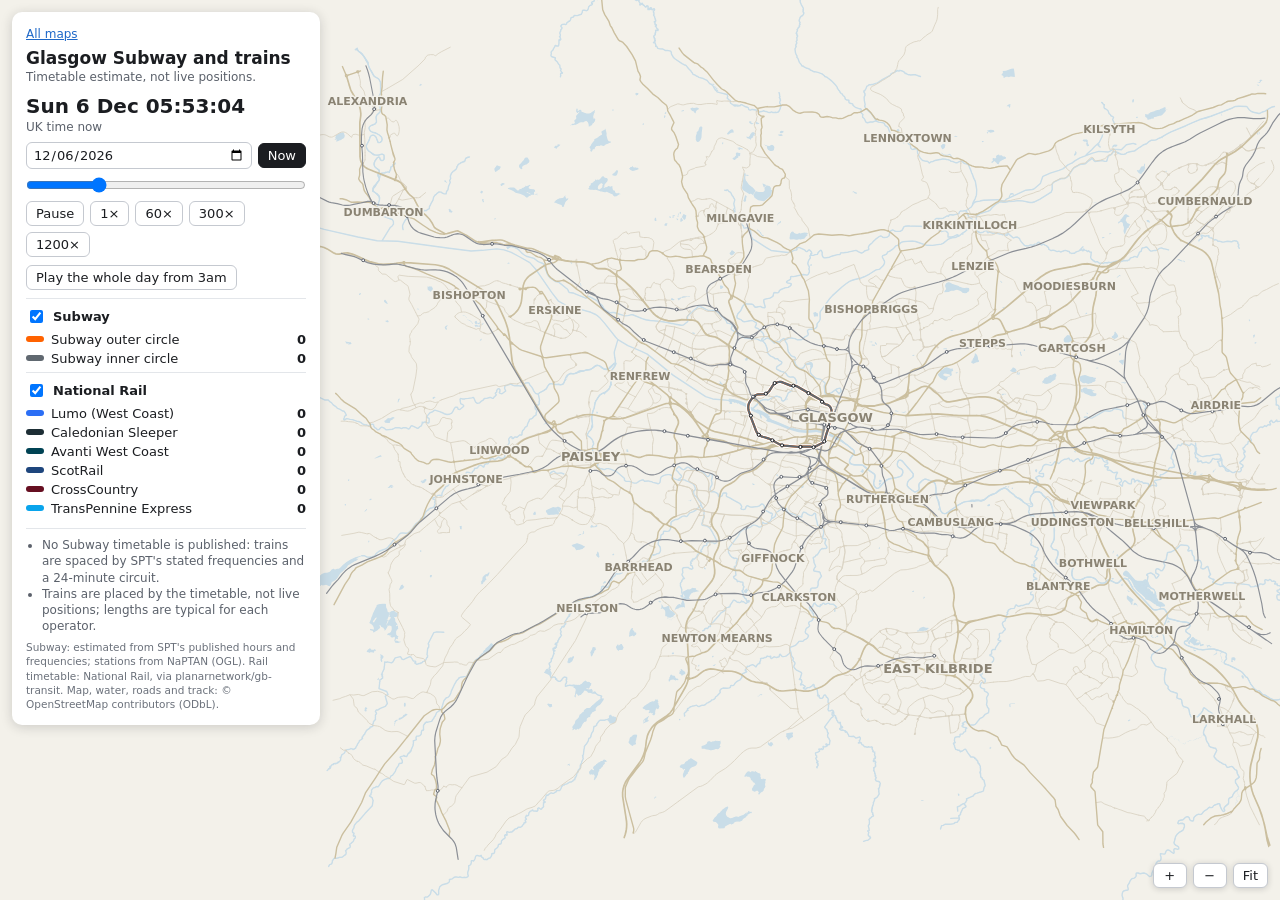
==== glasgow/index.html @ d2aa3086 "Fix Glasgow Central and Queen Street levels; version data files High level trains no longer drop int" ====
<!doctype html>
<html lang="en"><head><meta charset="utf-8">
<meta name="viewport" content="width=device-width,initial-scale=1">
<title>Glasgow Subway and trains</title>
<link rel="stylesheet" href="../city.css?v=89c1c999">
</head>
<body>
<canvas id="map">Map with the timetabled position of every tram and train.</canvas>
<aside id="panel" class="collapsed">
  <p class="small"><a href="../maps/">All maps</a></p>
  <div class="top keep"><h1 id="title"></h1><button type="button" id="more" aria-expanded="false">More</button></div>
  <p class="mode keep">Timetable estimate, not live positions.</p>
  <div id="clock" class="keep">--:--:--</div>
  <div id="clockmode"></div>
  <div class="row"><input type="date" id="date" aria-label="Date"><button id="now" type="button">Now</button></div>
  <input type="range" id="time" min="0" max="86399" step="30" aria-label="Time of day">
  <div class="row" id="speeds" role="group" aria-label="Playback speed">
    <button type="button" data-speed="0">Pause</button>
    <button type="button" data-speed="1">1&times;</button>
    <button type="button" data-speed="60">60&times;</button>
    <button type="button" data-speed="300">300&times;</button>
    <button type="button" data-speed="1200">1200&times;</button>
  </div>
  <div class="row"><button type="button" id="day">Play the whole day from 3am</button></div>
  <div id="legend"></div>
  <p class="small" id="borrowed"></p>
  <div class="sect"><ul class="small" id="notes"></ul><p class="credit" id="credit"></p></div>
</aside>
<div id="zoom"><button type="button" id="zin" aria-label="Zoom in">+</button><button type="button" id="zout" aria-label="Zoom out">&minus;</button><button type="button" id="zfit">Fit</button></div>
<div id="tip" role="status"></div>
<script src="data.js?v=e40701e2"></script>
<script src="../city.js?v=0e9fbe22"></script>
</body></html>
---- city.css ----
html,body{margin:0;height:100%;background:#f3f1ea;color:#1b1d21;font-family:system-ui,Segoe UI,Arial,sans-serif;overflow:hidden}
#map{position:absolute;inset:0;width:100%;height:100%;display:block;cursor:grab;touch-action:none}
#map.drag{cursor:grabbing}
#panel{position:absolute;left:12px;top:12px;width:280px;max-width:calc(100% - 48px);max-height:calc(100% - 48px);overflow:auto;background:#fff;border-radius:10px;box-shadow:0 2px 12px rgba(27,29,33,.18);padding:14px 14px 10px;z-index:5}
h1{font-size:17px;margin:0 0 2px}
.mode{font-size:12px;margin:0 0 10px;color:#5b616b}
#clock{font-size:20px;font-weight:600;font-variant-numeric:tabular-nums;margin:0 0 2px}
#clockmode{font-size:12px;color:#5b616b;margin:0 0 8px}
.row{display:flex;gap:6px;align-items:center;margin:0 0 8px;flex-wrap:wrap}
input[type=date]{flex:1;font:inherit;font-size:13px;padding:4px 6px;border:1px solid #c5c9d0;border-radius:6px;background:#fff;color:inherit;min-width:0}
input[type=range]{width:100%;margin:0 0 8px}
button{font:inherit;font-size:13px;padding:4px 9px;border:1px solid #c5c9d0;border-radius:6px;background:#fff;color:inherit;cursor:pointer}
button:hover{background:#f1f3f5}
button[aria-pressed=true]{background:#1b1d21;border-color:#1b1d21;color:#fff}
.sect{border-top:1px solid #e3e6ea;padding:8px 0 4px}
.check{display:flex;gap:7px;align-items:center;font-size:13px;font-weight:600;margin:0 0 4px;cursor:pointer}
table{border-collapse:collapse;width:100%;font-size:13px}
td{padding:2px 0}
td.n{text-align:right;font-variant-numeric:tabular-nums;font-weight:600;padding-left:8px}
.sw{display:inline-block;width:18px;height:6px;border-radius:3px;margin-right:7px;vertical-align:2px}
.small{font-size:12px;color:#5b616b;margin:0 0 6px;line-height:1.35}
ul.small{padding-left:16px}
.credit{font-size:10.5px;color:#6b717b;margin:4px 0 0;line-height:1.35}
a{color:#1e68c8}
#tip{position:absolute;z-index:6;pointer-events:none;background:#1b1d21;color:#fff;font-size:12px;line-height:1.4;padding:6px 9px;border-radius:6px;max-width:280px;display:none}
#zoom{position:absolute;right:12px;bottom:12px;z-index:5;display:flex;gap:6px}
#zoom button{background:#fff;box-shadow:0 1px 6px rgba(27,29,33,.18);min-width:34px}
.top{display:flex;align-items:flex-start;justify-content:space-between;gap:8px}
#more{display:none;flex:none}
@media (max-width:640px),(max-height:500px){
  #more{display:block}
  #panel.collapsed>:not(.keep){display:none}
  #panel.collapsed .mode{margin-bottom:4px}
}
@media (max-width:640px){
  #panel{left:0;right:0;top:auto;bottom:0;width:auto;max-width:none;max-height:62%;border-radius:12px 12px 0 0;padding:10px 14px max(10px,env(safe-area-inset-bottom))}
  #zoom{top:12px;bottom:auto}
  button{padding:7px 11px;font-size:14px}
  input[type=date]{font-size:16px;padding:6px 8px}
}
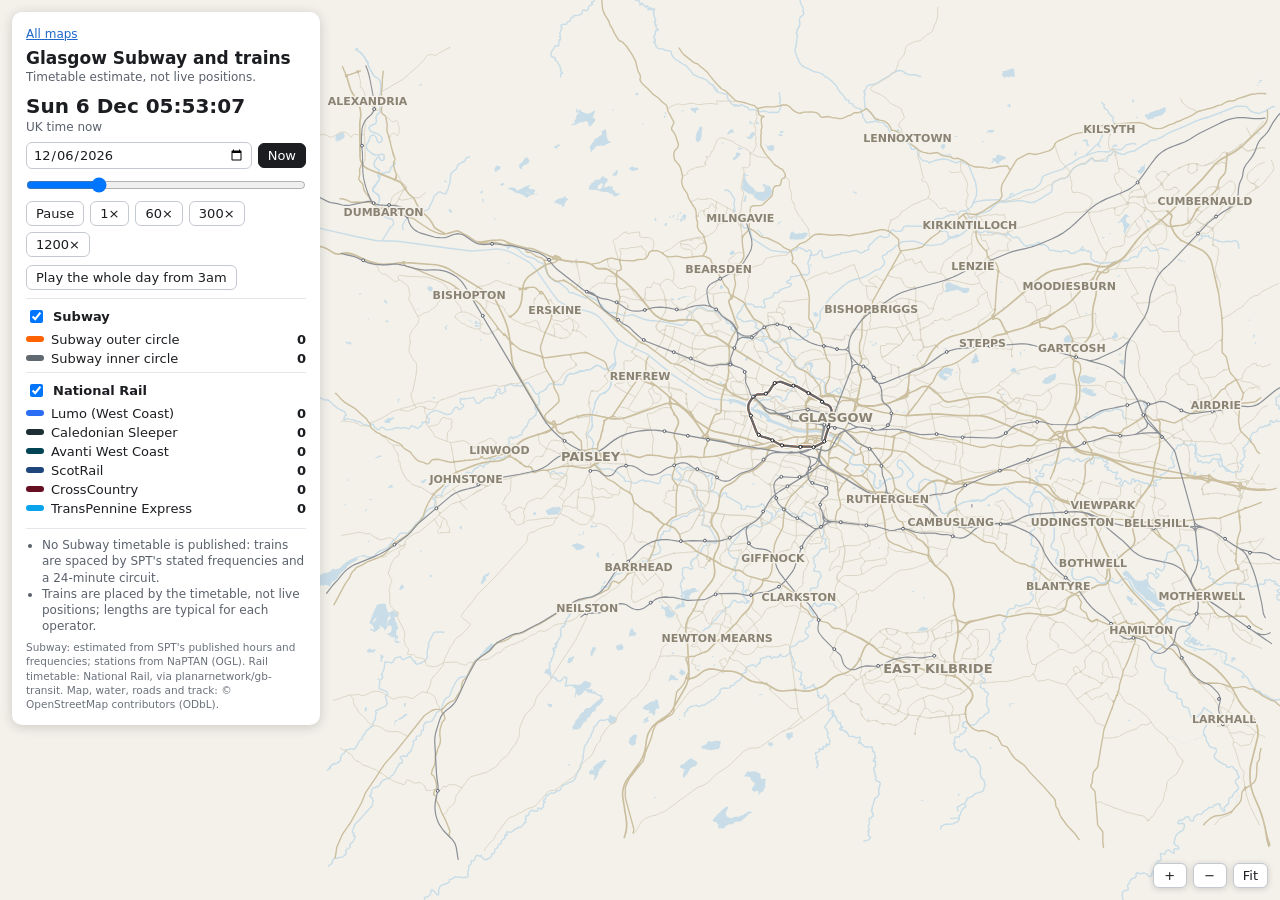
==== commit e06b0773: "Smooth train routes: no more doubling back at stations Each route now starts and ends where its stat" ====
--- a/glasgow/index.html
+++ b/glasgow/index.html
@@ -28,6 +28,6 @@
 </aside>
 <div id="zoom"><button type="button" id="zin" aria-label="Zoom in">+</button><button type="button" id="zout" aria-label="Zoom out">&minus;</button><button type="button" id="zfit">Fit</button></div>
 <div id="tip" role="status"></div>
-<script src="data.js?v=e40701e2"></script>
+<script src="data.js?v=337d7601"></script>
 <script src="../city.js?v=0e9fbe22"></script>
 </body></html>
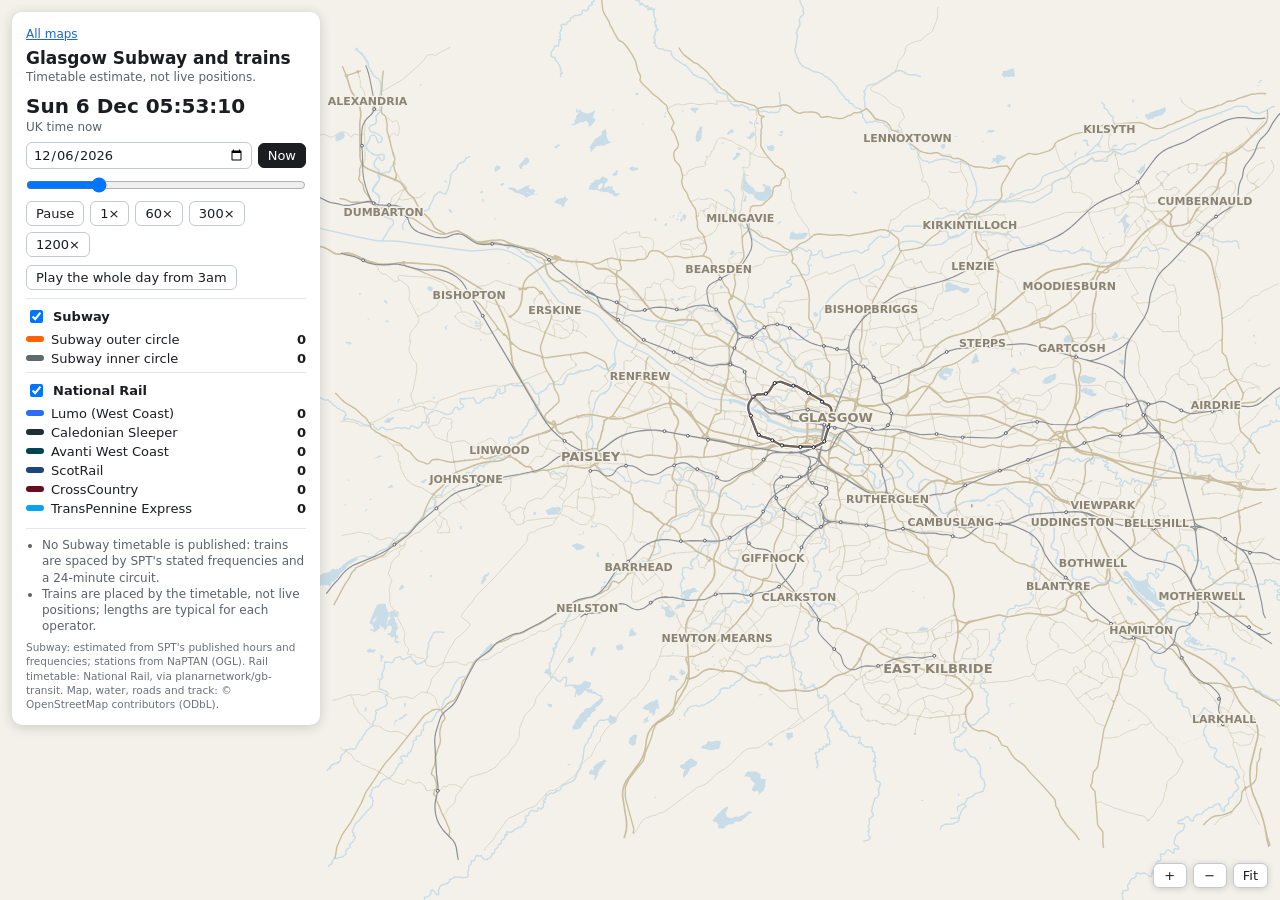
==== commit 245d906e: "Add Greater Manchester buses Every bus in TfGM's timetable, following its route's road shape: Bee Ne" ====
--- a/glasgow/index.html
+++ b/glasgow/index.html
@@ -29,5 +29,5 @@
 <div id="zoom"><button type="button" id="zin" aria-label="Zoom in">+</button><button type="button" id="zout" aria-label="Zoom out">&minus;</button><button type="button" id="zfit">Fit</button></div>
 <div id="tip" role="status"></div>
 <script src="data.js?v=337d7601"></script>
-<script src="../city.js?v=0e9fbe22"></script>
+<script src="../city.js?v=0f6123a1"></script>
 </body></html>
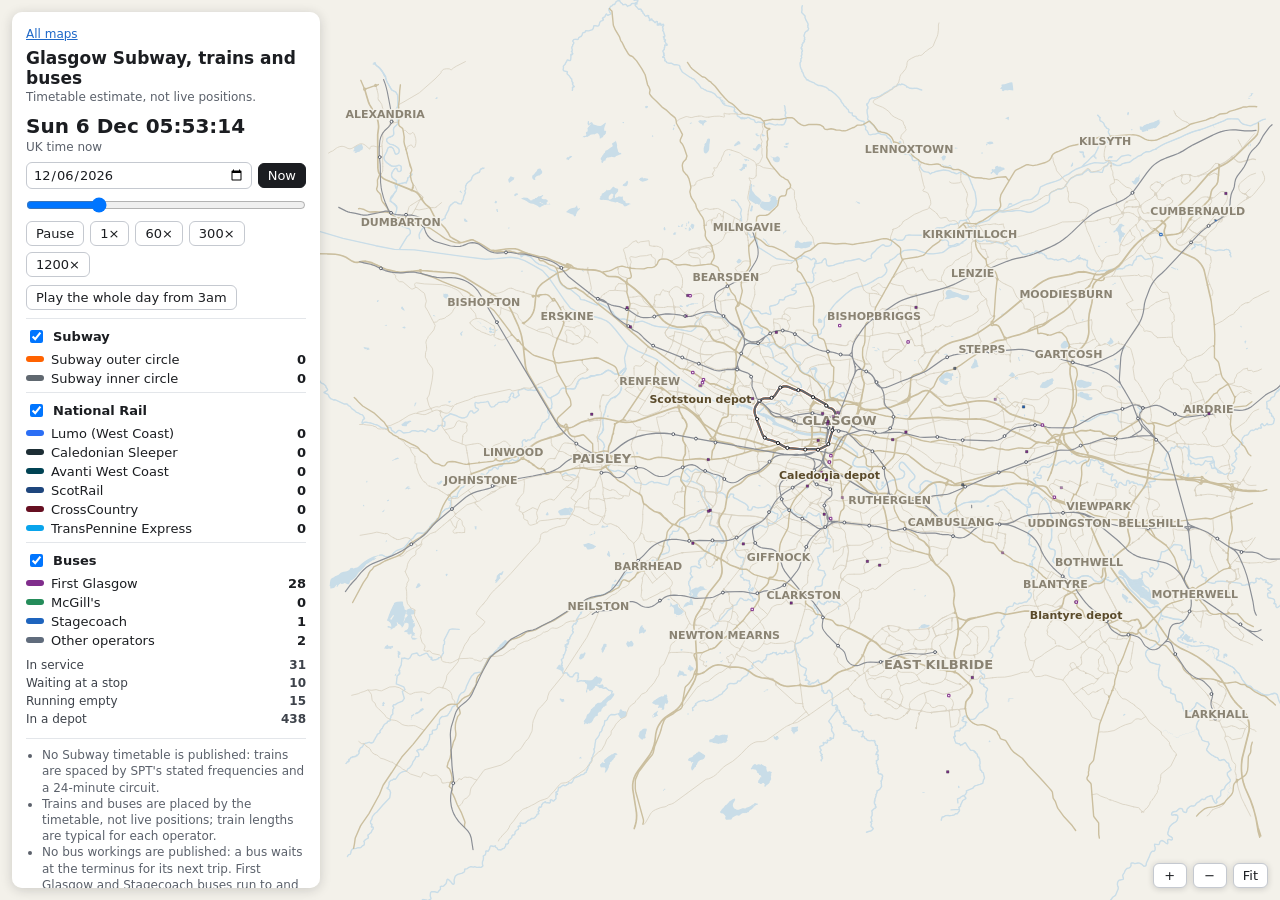
==== commit b598cf69: "Add Glasgow buses; bus workings, idling and depots in both cities Glasgow: every bus in the Travelin" ====
--- a/glasgow/index.html
+++ b/glasgow/index.html
@@ -2,7 +2,7 @@
 <html lang="en"><head><meta charset="utf-8">
 <meta name="viewport" content="width=device-width,initial-scale=1">
 <title>Glasgow Subway and trains</title>
-<link rel="stylesheet" href="../city.css?v=89c1c999">
+<link rel="stylesheet" href="../city.css?v=9099eb9b">
 </head>
 <body>
 <canvas id="map">Map with the timetabled position of every tram and train.</canvas>
@@ -28,6 +28,6 @@
 </aside>
 <div id="zoom"><button type="button" id="zin" aria-label="Zoom in">+</button><button type="button" id="zout" aria-label="Zoom out">&minus;</button><button type="button" id="zfit">Fit</button></div>
 <div id="tip" role="status"></div>
-<script src="data.js?v=337d7601"></script>
-<script src="../city.js?v=0f6123a1"></script>
+<script src="data.js?v=8b5e32e1"></script>
+<script src="../city.js?v=61ab7d49"></script>
 </body></html>
--- a/city.css
+++ b/city.css
@@ -23,6 +23,7 @@
 .credit{font-size:10.5px;color:#6b717b;margin:4px 0 0;line-height:1.35}
 a{color:#1e68c8}
 #tip{position:absolute;z-index:6;pointer-events:none;background:#1b1d21;color:#fff;font-size:12px;line-height:1.4;padding:6px 9px;border-radius:6px;max-width:280px;display:none}
+.status{margin-top:6px;font-size:12px;color:#3d424a}
 #zoom{position:absolute;right:12px;bottom:12px;z-index:5;display:flex;gap:6px}
 #zoom button{background:#fff;box-shadow:0 1px 6px rgba(27,29,33,.18);min-width:34px}
 .top{display:flex;align-items:flex-start;justify-content:space-between;gap:8px}
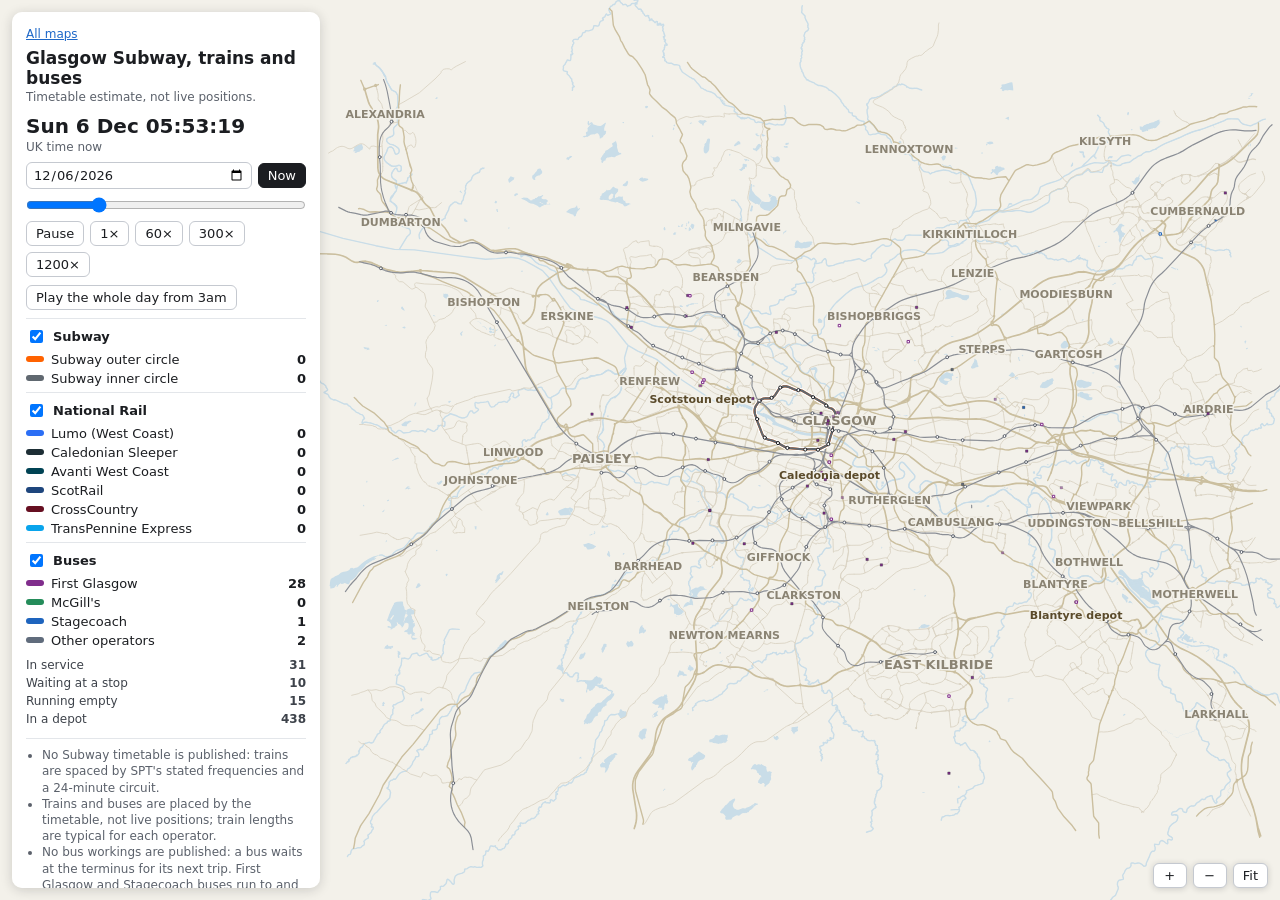
==== commit 5297346a: "Mention Glasgow buses in the menu, title and credits Co-Authored-By: Claude Opus 5.5 <noreply@anthro" ====
--- a/glasgow/index.html
+++ b/glasgow/index.html
@@ -1,7 +1,7 @@
 <!doctype html>
 <html lang="en"><head><meta charset="utf-8">
 <meta name="viewport" content="width=device-width,initial-scale=1">
-<title>Glasgow Subway and trains</title>
+<title>Glasgow Subway, trains and buses</title>
 <link rel="stylesheet" href="../city.css?v=9099eb9b">
 </head>
 <body>
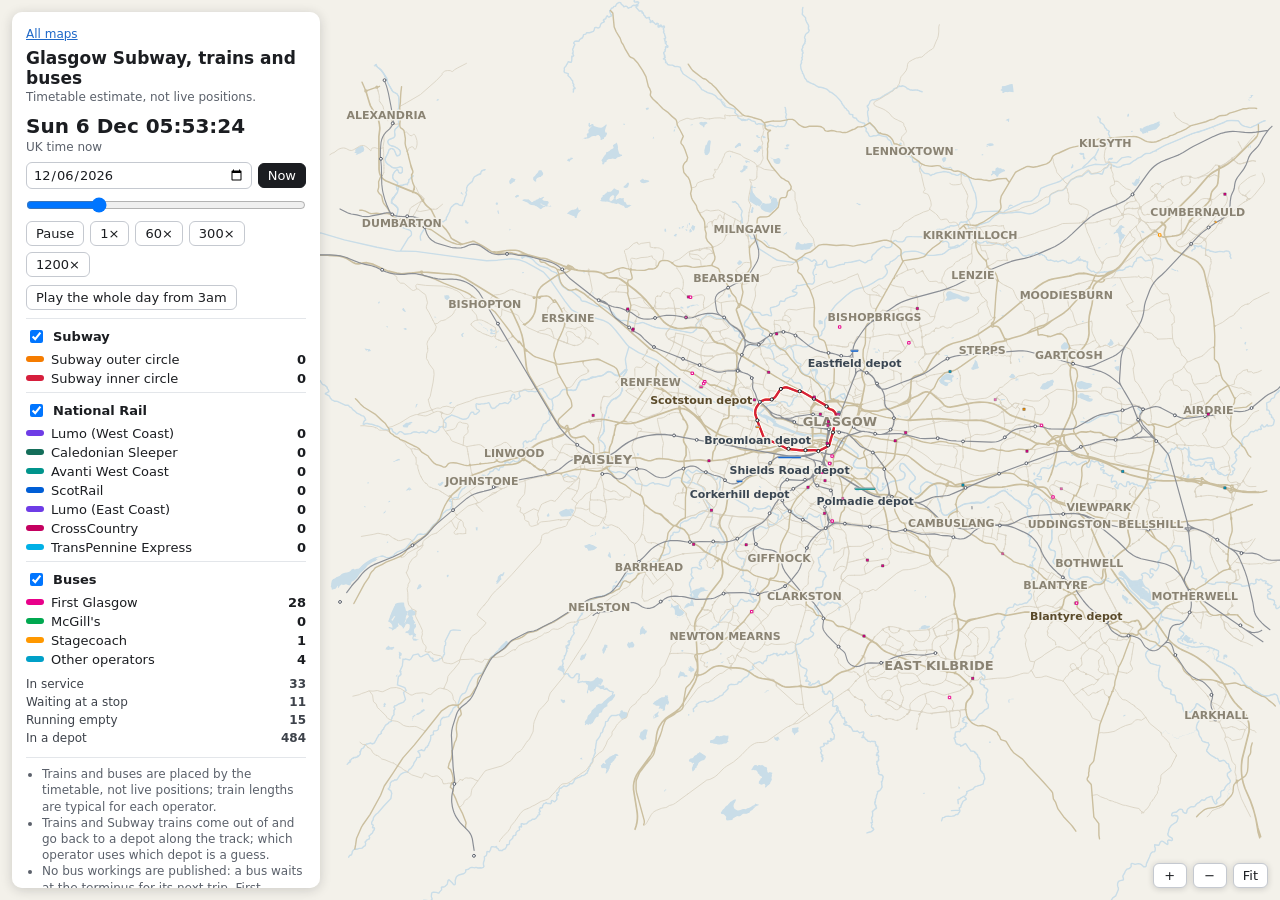
==== commit a9e0c6f1: "Subway timetable, train and Subway depots, trains past the edges, Glasgow colours Glasgow Subway run" ====
--- a/glasgow/index.html
+++ b/glasgow/index.html
@@ -28,6 +28,6 @@
 </aside>
 <div id="zoom"><button type="button" id="zin" aria-label="Zoom in">+</button><button type="button" id="zout" aria-label="Zoom out">&minus;</button><button type="button" id="zfit">Fit</button></div>
 <div id="tip" role="status"></div>
-<script src="data.js?v=8b5e32e1"></script>
-<script src="../city.js?v=61ab7d49"></script>
+<script src="data.js?v=e2854c81"></script>
+<script src="../city.js?v=d995b0ad"></script>
 </body></html>
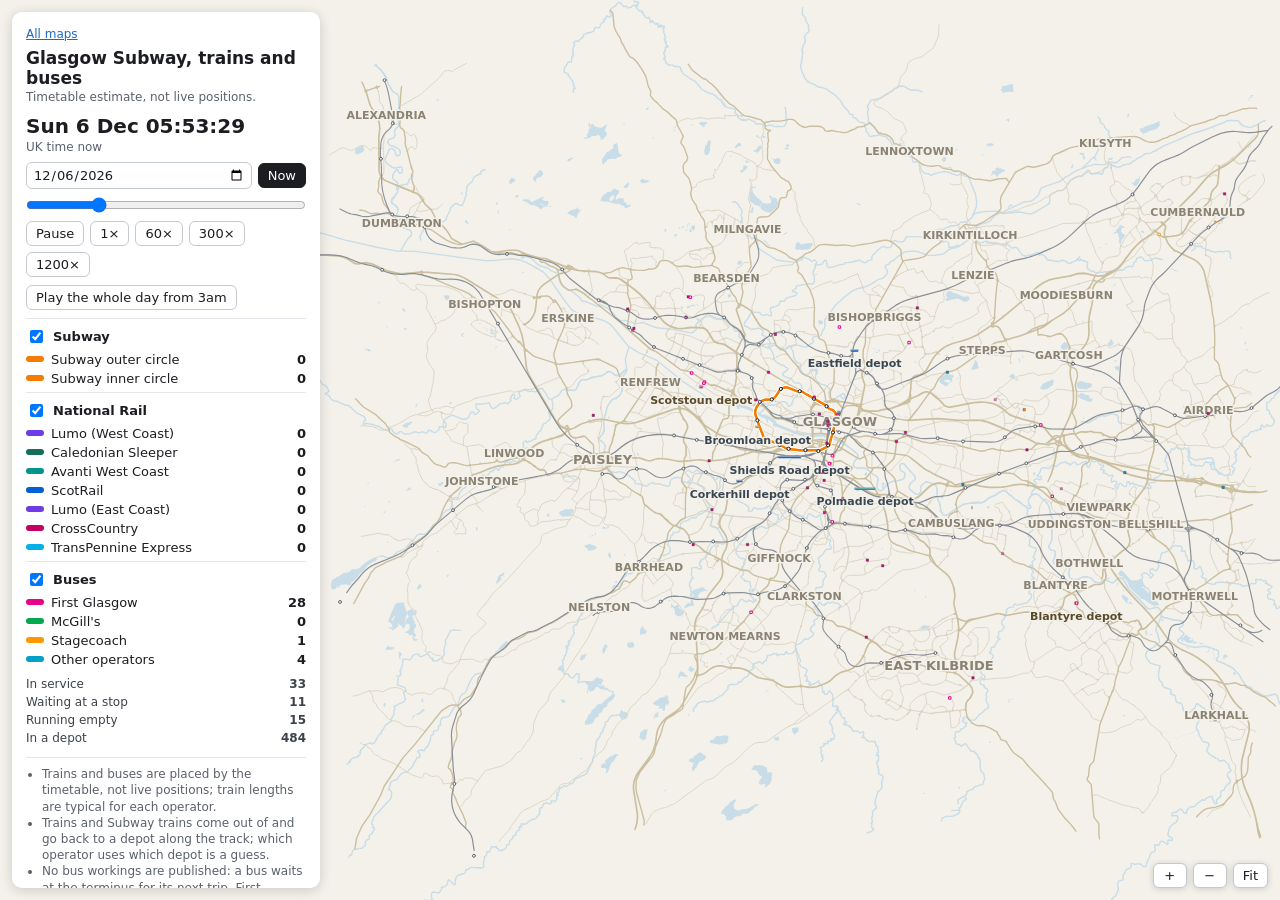
==== commit 4c5498a0: "Glasgow Subway back in SPT orange on both circles Co-Authored-By: Claude Opus 5.5 <noreply@anthropic" ====
--- a/glasgow/index.html
+++ b/glasgow/index.html
@@ -28,6 +28,6 @@
 </aside>
 <div id="zoom"><button type="button" id="zin" aria-label="Zoom in">+</button><button type="button" id="zout" aria-label="Zoom out">&minus;</button><button type="button" id="zfit">Fit</button></div>
 <div id="tip" role="status"></div>
-<script src="data.js?v=e2854c81"></script>
+<script src="data.js?v=e55ef45b"></script>
 <script src="../city.js?v=d995b0ad"></script>
 </body></html>
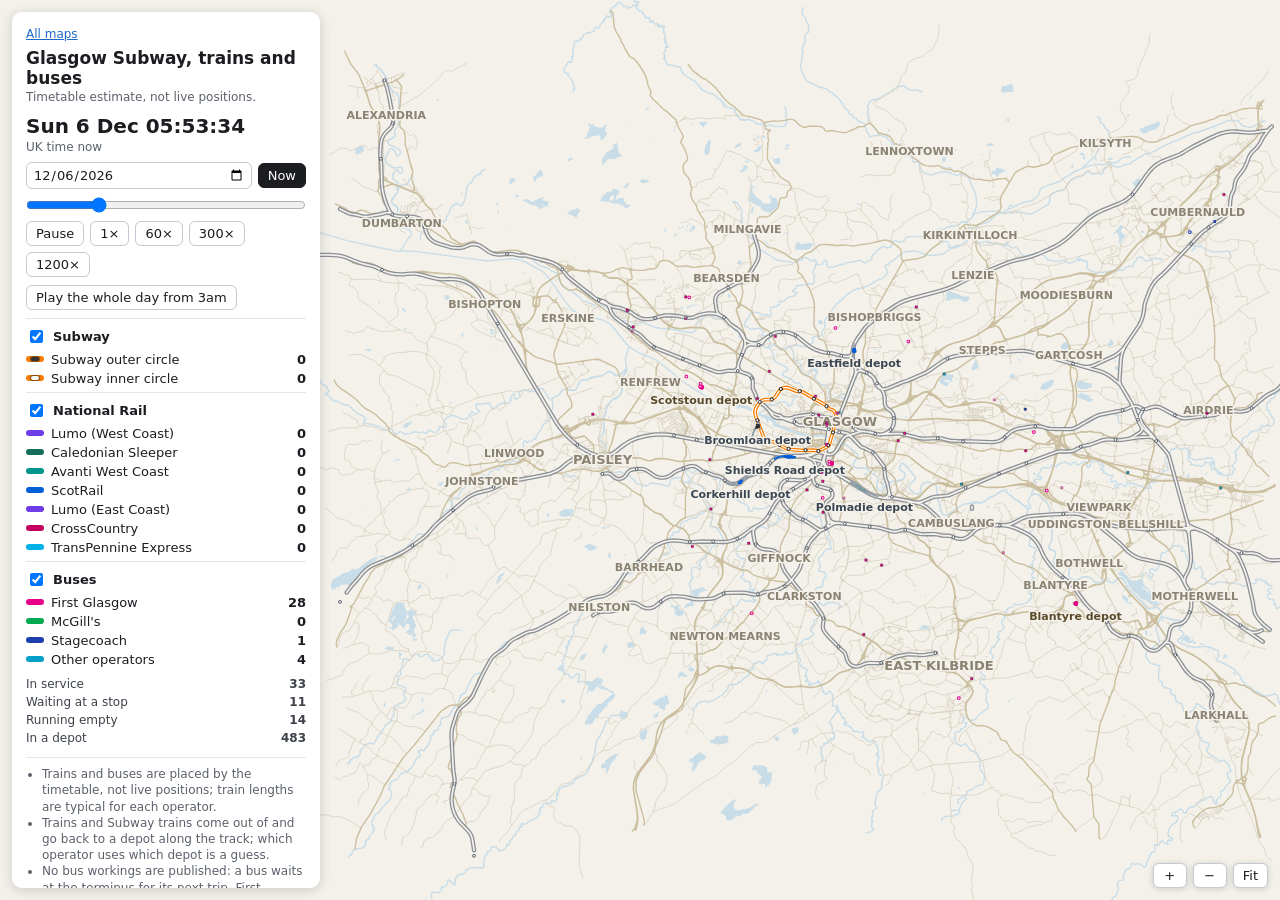
==== commit eb725a6f: "Streets and street-routed buses, double track, real depot layouts, Sentosa lines - Glasgow and Manch" ====
--- a/glasgow/index.html
+++ b/glasgow/index.html
@@ -2,7 +2,7 @@
 <html lang="en"><head><meta charset="utf-8">
 <meta name="viewport" content="width=device-width,initial-scale=1">
 <title>Glasgow Subway, trains and buses</title>
-<link rel="stylesheet" href="../city.css?v=9099eb9b">
+<link rel="stylesheet" href="../city.css?v=d3aeac81">
 </head>
 <body>
 <canvas id="map">Map with the timetabled position of every tram and train.</canvas>
@@ -28,6 +28,6 @@
 </aside>
 <div id="zoom"><button type="button" id="zin" aria-label="Zoom in">+</button><button type="button" id="zout" aria-label="Zoom out">&minus;</button><button type="button" id="zfit">Fit</button></div>
 <div id="tip" role="status"></div>
-<script src="data.js?v=e55ef45b"></script>
-<script src="../city.js?v=d995b0ad"></script>
+<script src="data.js?v=2707ec36"></script>
+<script src="../city.js?v=286fba8d"></script>
 </body></html>
--- a/city.css
+++ b/city.css
@@ -18,6 +18,7 @@
 td{padding:2px 0}
 td.n{text-align:right;font-variant-numeric:tabular-nums;font-weight:600;padding-left:8px}
 .sw{display:inline-block;width:18px;height:6px;border-radius:3px;margin-right:7px;vertical-align:2px}
+.sw i{display:block;width:8px;height:4px;margin:1px auto;border-radius:2px;box-shadow:0 0 0 1px rgba(27,29,33,.5)}
 .small{font-size:12px;color:#5b616b;margin:0 0 6px;line-height:1.35}
 ul.small{padding-left:16px}
 .credit{font-size:10.5px;color:#6b717b;margin:4px 0 0;line-height:1.35}
